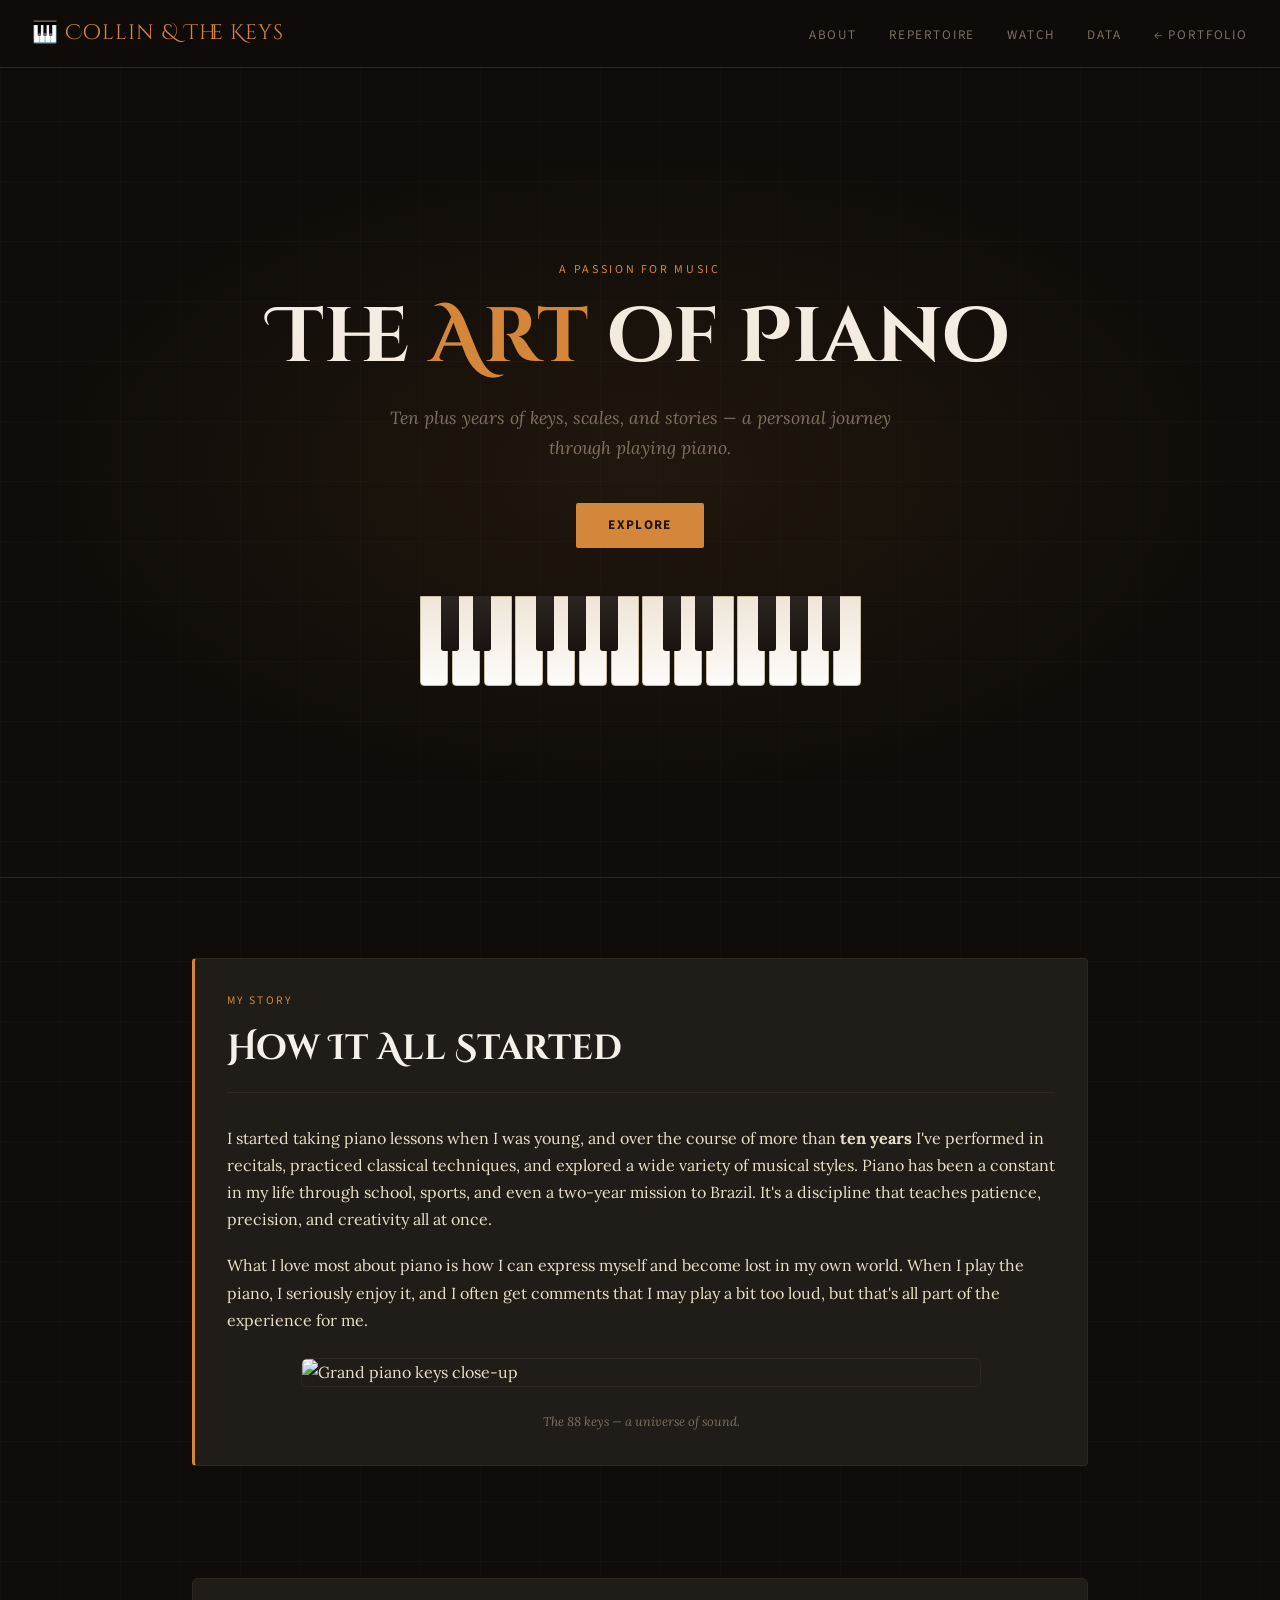
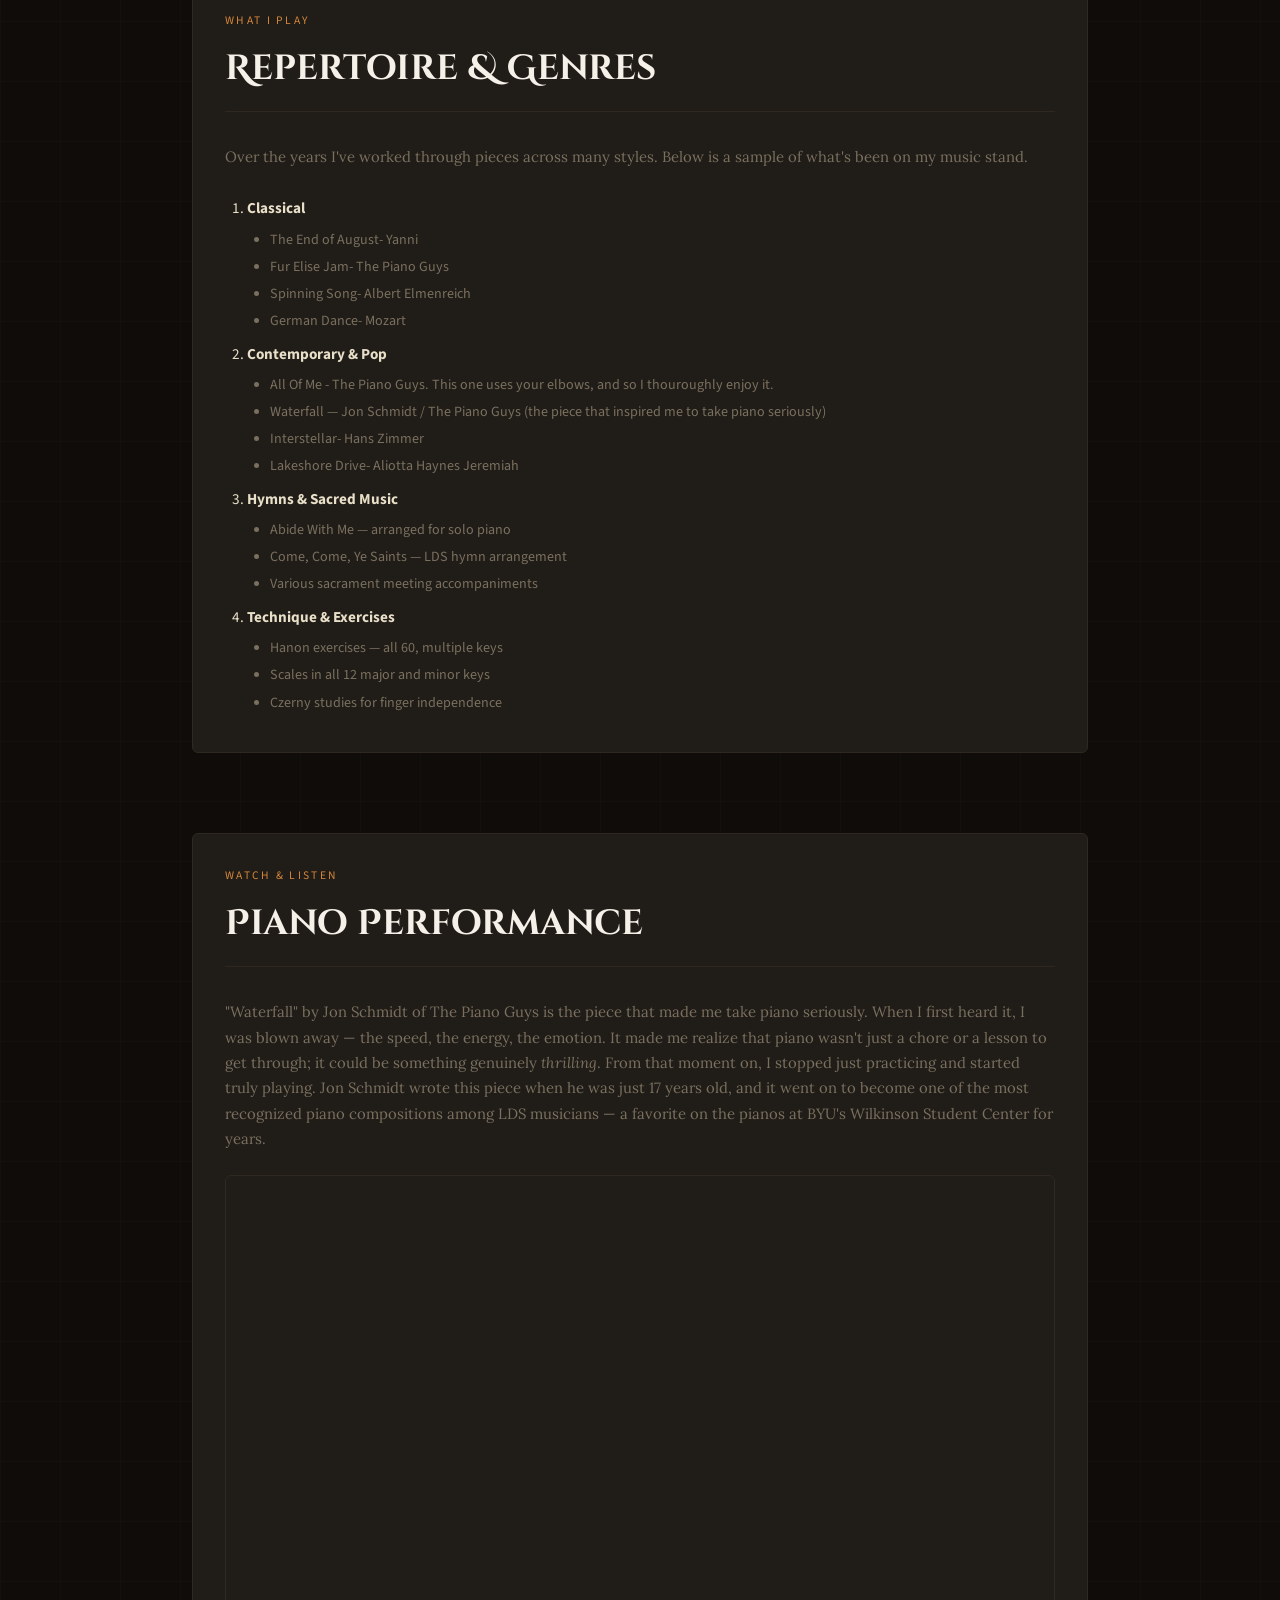
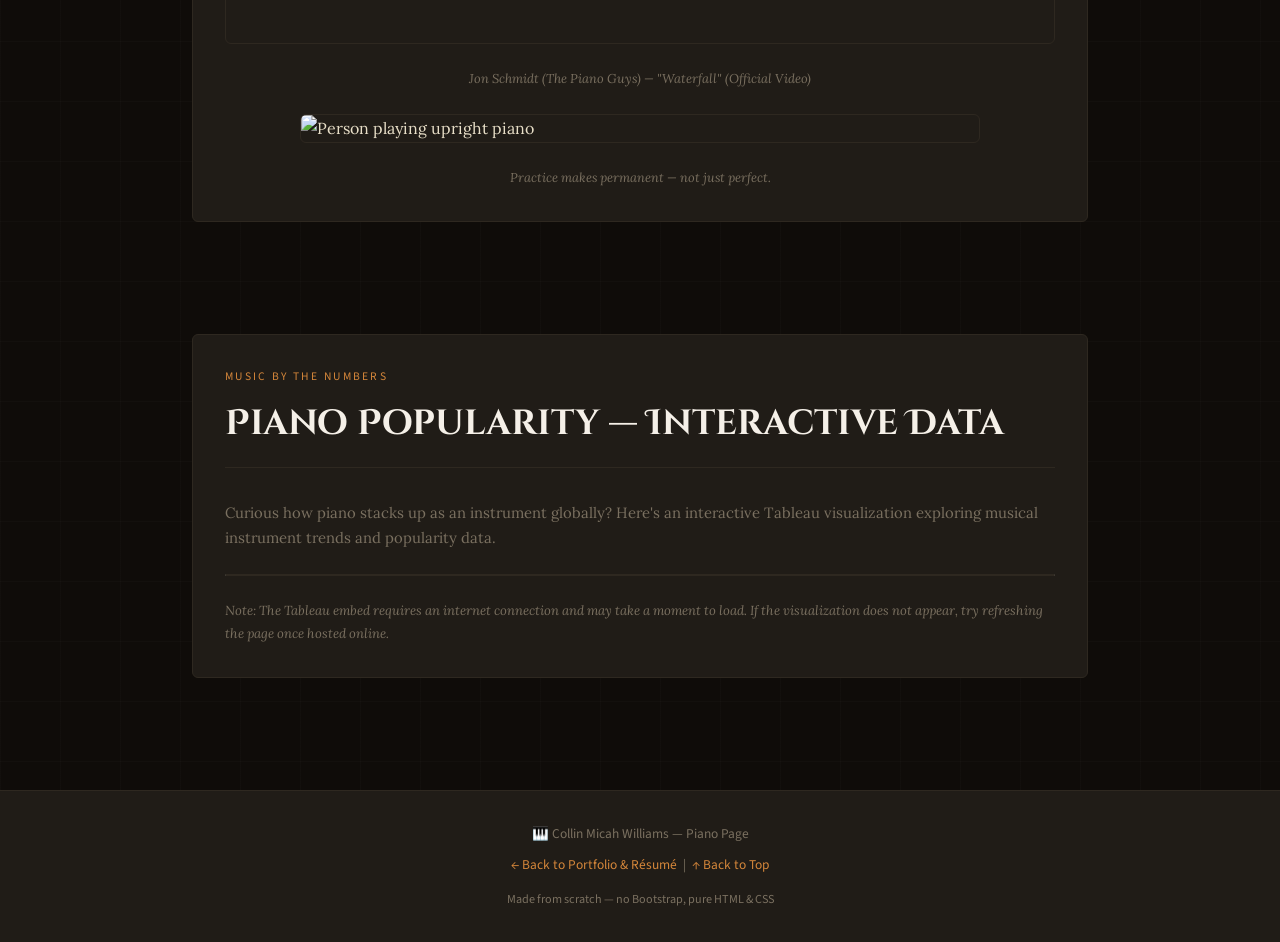
==== piano.html @ 2605f386 "Add files via upload" ====
<!DOCTYPE html>
<html lang="en">
<head>
  <meta charset="UTF-8" />
  <meta name="viewport" content="width=device-width, initial-scale=1.0"/>
  <title>Collin Williams — Piano</title>

  <!-- Google Fonts (decorative + body) -->
  <link href="https://fonts.googleapis.com/css2?family=Cinzel+Decorative:wght@700&family=Lora:ital,wght@0,400;0,600;1,400&family=Source+Sans+Pro:wght@300;400;700&display=swap" rel="stylesheet"/>

  <!-- From-scratch custom stylesheet -->
  <link rel="stylesheet" href="piano.css"/>
</head>
<body>

<!-- ══════════════ NAVIGATION ══════════════ -->
<nav id="nav">
  <a class="nav-brand" href="#">🎹 Collin &amp; The Keys</a>
  <ul>
    <li><a href="#about-section">About</a></li>
    <li><a href="#repertoire-section">Repertoire</a></li>
    <li><a href="#video-section">Watch</a></li>
    <li><a href="#tableau-section">Data</a></li>
    <li><a href="index.html">← Portfolio</a></li>
  </ul>
</nav>

<!-- ══════════════ HERO ══════════════ -->
<section id="hero-div">
  <div>
    <p class="hero-eyebrow">A Passion for Music</p>
    <h1 class="hero-title">The <span>Art</span> of Piano</h1>
    <p class="hero-subtitle">
      Ten plus years of keys, scales, and stories — a personal journey through playing piano.
    </p>
    <a href="#about-section" class="btn-amber">Explore</a>

    <!-- Piano keys decoration -->
    <div class="piano-keys" aria-hidden="true">
      <div class="key-white"></div>
      <div class="key-black"></div>
      <div class="key-white"></div>
      <div class="key-black"></div>
      <div class="key-white"></div>
      <div class="key-white"></div>
      <div class="key-black"></div>
      <div class="key-white"></div>
      <div class="key-black"></div>
      <div class="key-white"></div>
      <div class="key-black"></div>
      <div class="key-white"></div>
      <div class="key-white"></div>
      <div class="key-black"></div>
      <div class="key-white"></div>
      <div class="key-black"></div>
      <div class="key-white"></div>
      <div class="key-white"></div>
      <div class="key-black"></div>
      <div class="key-white"></div>
      <div class="key-black"></div>
      <div class="key-white"></div>
      <div class="key-black"></div>
      <div class="key-white"></div>
    </div>
  </div>
</section>

<!-- ══════════════ ABOUT ══════════════ -->
<!-- On-page anchor target -->
<a id="about-section" class="anchor-target"></a>

<div class="content-section">
  <div id="about-div">
    <p class="section-tag">My Story</p>
    <h2 class="section-heading">How It All Started</h2>

    <p style="margin-bottom:1.2rem;">
      I started taking piano lessons when I was young, and over the course of more than <strong>ten years</strong> I've performed
      in recitals, practiced classical techniques, and explored a wide variety of musical styles.
      Piano has been a constant in my life through school, sports, and even a two-year mission to Brazil.
      It's a discipline that teaches patience, precision, and creativity all at once.
    </p>
    <p style="margin-bottom:1.2rem;">
      What I love most about piano is how I can express myself and become lost in my own world. When I play the piano, I seriously enjoy it,
      and I often get comments that I may play a bit too loud, but that's all part of the experience for me.
    </p>

    <!-- Image of a piano (royalty-free from Unsplash) -->
    <img
      class="piano-img"
      src="https://images.unsplash.com/photo-1520523839897-bd0b52f945a0?w=900&auto=format&fit=crop&q=80"
      alt="Grand piano keys close-up"
    />
    <p class="img-caption">The 88 keys — a universe of sound.</p>
  </div>
</div>

<!-- ══════════════ REPERTOIRE (Nested Lists) ══════════════ -->
<a id="repertoire-section" class="anchor-target"></a>

<div class="content-section" style="padding-top:0;">
  <div id="list-div">
    <p class="section-tag">What I Play</p>
    <h2 class="section-heading">Repertoire &amp; Genres</h2>

    <p style="color:var(--gray-text);margin-bottom:1.5rem;font-size:.93rem;">
      Over the years I've worked through pieces across many styles. Below is a sample of what's been
      on my music stand.
    </p>

    <!-- Ordered list with embedded unordered lists -->
    <ol class="repertoire">

      <li>
        <strong>Classical</strong>
        <ul class="sub-notes">
          <li>The End of August- Yanni</li>
          <li>Fur Elise Jam- The Piano Guys</li>
          <li>Spinning Song- Albert Elmenreich</li>
          <li>German Dance- Mozart</li>
        </ul>
      </li>

      <li>
        <strong>Contemporary &amp; Pop</strong>
        <ul class="sub-notes">
          <li>All Of Me - The Piano Guys. This one uses your elbows, and so I thouroughly enjoy it. </li>
          <li>Waterfall — Jon Schmidt / The Piano Guys (the piece that inspired me to take piano seriously)</li>
          <li>Interstellar- Hans Zimmer</li>
          <li>Lakeshore Drive- Aliotta Haynes Jeremiah</li>
        </ul>
      </li>

      <li>
        <strong>Hymns &amp; Sacred Music</strong>
        <ul class="sub-notes">
          <li>Abide With Me — arranged for solo piano</li>
          <li>Come, Come, Ye Saints — LDS hymn arrangement</li>
          <li>Various sacrament meeting accompaniments</li>
        </ul>
      </li>

      <li>
        <strong>Technique &amp; Exercises</strong>
        <ul class="sub-notes">
          <li>Hanon exercises — all 60, multiple keys</li>
          <li>Scales in all 12 major and minor keys</li>
          <li>Czerny studies for finger independence</li>
        </ul>
      </li>

    </ol>
  </div>
</div>

<!-- ══════════════ VIDEO ══════════════ -->
<a id="video-section" class="anchor-target"></a>

<div class="content-section" style="padding-top:0;">
  <div id="media-div">
    <p class="section-tag">Watch &amp; Listen</p>
    <h2 class="section-heading">Piano Performance</h2>

    <p style="color:var(--gray-text);margin-bottom:1.5rem;font-size:.93rem;">
      "Waterfall" by Jon Schmidt of The Piano Guys is the piece that made me take piano seriously.
      When I first heard it, I was blown away — the speed, the energy, the emotion. It made me realize
      that piano wasn't just a chore or a lesson to get through; it could be something genuinely
      <em>thrilling</em>. From that moment on, I stopped just practicing and started truly playing.
      Jon Schmidt wrote this piece when he was just 17 years old, and it went on to become one of the
      most recognized piano compositions among LDS musicians — a favorite on the pianos at BYU's
      Wilkinson Student Center for years.
    </p>

    <!-- Embedded YouTube video -->
    <div class="video-wrapper">
      <iframe
        src="https://www.youtube.com/watch?v=8P9hAN-teOU"
        title="Waterfall — Jon Schmidt (The Piano Guys)"
        allow="accelerometer; autoplay; clipboard-write; encrypted-media; gyroscope; picture-in-picture"
        allowfullscreen>
      </iframe>
    </div>
    <p class="img-caption">Jon Schmidt (The Piano Guys) — "Waterfall" (Official Video)</p>

    <!-- Second image -->
    <img
      class="piano-img"
      src="https://images.unsplash.com/photo-1552422535-c45813c61732?w=900&auto=format&fit=crop&q=80"
      alt="Person playing upright piano"
    />
    <p class="img-caption">Practice makes permanent — not just perfect.</p>
  </div>
</div>

<!-- ══════════════ TABLEAU ══════════════ -->
<a id="tableau-section" class="anchor-target"></a>

<div class="content-section" style="padding-top:0;">
  <div id="media-div">
    <p class="section-tag">Music by the Numbers</p>
    <h2 class="section-heading">Piano Popularity — Interactive Data</h2>

    <p style="color:var(--gray-text);margin-bottom:1.5rem;font-size:.93rem;">
      Curious how piano stacks up as an instrument globally? Here's an interactive Tableau visualization
      exploring musical instrument trends and popularity data.
    </p>

    <!-- Live Tableau Embed -->
    <div class="tableau-wrapper">
      <div class='tableauPlaceholder' id='viz1776141094800' style='position: relative'><noscript><a href='#'><img alt='NYP Piano Concertos ' src='https:&#47;&#47;public.tableau.com&#47;static&#47;images&#47;Ne&#47;NewYorkPhilharmonicPianoConcertossince1846&#47;NYPPianoConcertos&#47;1_rss.png' style='border: none' /></a></noscript><object class='tableauViz'  
      style='display:none;'><param name='host_url' value='https%3A%2F%2Fpublic.tableau.com%2F' /> <param name='embed_code_version' value='3' /> <param name='site_root' value='' /><param name='name' 
      value='NewYorkPhilharmonicPianoConcertossince1846&#47;NYPPianoConcertos' /><param name='tabs' value='no' /><param name='toolbar' value='yes' /><param name='static_image' 
      value='https:&#47;&#47;public.tableau.com&#47;static&#47;images&#47;Ne&#47;NewYorkPhilharmonicPianoConcertossince1846&#47;NYPPianoConcertos&#47;1.png' /> <param name='animate_transition' value='yes' /><param name='display_static_image' value='yes' /><param name='display_spinner' value='yes' /><param 
      name='display_overlay' value='yes' /><param name='display_count' value='yes' /><param name='language' value='en-US' /></object></div>                <script type='text/javascript'>
      var divElement = document.getElementById('viz1776141094800');                    var vizElement = divElement.getElementsByTagName('object')[0];                    
      vizElement.style.width='1400px';vizElement.style.height='1427px';                    var scriptElement = document.createElement('script');                    
      scriptElement.src = 'https://public.tableau.com/javascripts/api/viz_v1.js';                    
      vizElement.parentNode.insertBefore(scriptElement, vizElement); </script>
    </div>

    <p style="color:var(--gray-text);font-size:.82rem;margin-top:.6rem;font-style:italic;">
      Note: The Tableau embed requires an internet connection and may take a moment to load.
      If the visualization does not appear, try refreshing the page once hosted online.
    </p>

    <script type='text/javascript'>
      var divElement = document.getElementById('viz1');
      var vizElement = divElement.getElementsByTagName('object')[0];
      vizElement.style.width = '100%';
      vizElement.style.height = '500px';
      var scriptElement = document.createElement('script');
      scriptElement.src = 'https://public.tableau.com/javascripts/api/viz_v1.js';
      vizElement.parentNode.insertBefore(scriptElement, vizElement);
    </script>
  </div>
</div>

<!-- ══════════════ FOOTER ══════════════ -->
<div id="footer-div">
  <p style="margin-bottom:.5rem;">
    🎹 Collin Micah Williams &mdash; Piano Page
  </p>
  <p>
    <a href="index.html">← Back to Portfolio &amp; Résumé</a>
    &nbsp;|&nbsp;
    <a href="#about-section">↑ Back to Top</a>
  </p>
  <p style="margin-top:.8rem;font-size:.76rem;">
    Made from scratch &mdash; no Bootstrap, pure HTML &amp; CSS
  </p>
</div>

</body>
</html>
---- piano.css ----
/* =============================================
   piano.css  —  Collin Williams | Piano Page
   From-scratch stylesheet (no Bootstrap)
   ============================================= */

/* 1. CSS Variables & Reset */
* {
  margin: 0;
  padding: 0;
  box-sizing: border-box;
}

:root {
  --ivory: #f5f0e8;
  --ebony: #1a1410;
  --deep: #0f0c09;
  --amber: #d4863a;
  --amber-soft: rgba(212, 134, 58, 0.15);
  --cream: #e8dfc8;
  --gray-text: #7a7060;
  --border: #2e2820;
  --card-bg: #201c17;
}

/* 2. Body & Background */
body {
  background-color: var(--deep);
  background-image:
    repeating-linear-gradient(
      90deg,
      rgba(255,255,255,0.015) 0px,
      rgba(255,255,255,0.015) 1px,
      transparent 1px,
      transparent 60px
    ),
    repeating-linear-gradient(
      0deg,
      rgba(255,255,255,0.015) 0px,
      rgba(255,255,255,0.015) 1px,
      transparent 1px,
      transparent 60px
    );
  color: var(--cream);
  font-family: 'Lora', Georgia, 'Times New Roman', serif;
  line-height: 1.7;
}

/* 3. Navigation */
#nav {
  position: sticky;
  top: 0;
  z-index: 100;
  background: rgba(15,12,9,0.92);
  backdrop-filter: blur(10px);
  border-bottom: 1px solid var(--border);
  padding: 1rem 2rem;
  display: flex;
  align-items: center;
  justify-content: space-between;
}

#nav .nav-brand {
  font-family: 'Cinzel Decorative', 'Palatino Linotype', serif;
  font-size: 1.3rem;
  color: var(--amber);
  text-decoration: none;
  letter-spacing: .05em;
}

#nav ul {
  list-style: none;
  display: flex;
  gap: 2rem;
}

#nav ul li a {
  font-family: 'Source Sans Pro', 'Trebuchet MS', sans-serif;
  font-size: .82rem;
  letter-spacing: .14em;
  text-transform: uppercase;
  color: var(--gray-text);
  text-decoration: none;
  transition: color 0.2s;
}

#nav ul li a:hover {
  color: var(--amber);
}

/* 4. Hero Section */
#hero-div {
  min-height: 90vh;
  display: flex;
  align-items: center;
  justify-content: center;
  text-align: center;
  padding: 4rem 2rem;
  position: relative;
  overflow: hidden;
  border-bottom: 1px solid var(--border);
}

#hero-div::before {
  content: '';
  position: absolute;
  inset: 0;
  background: radial-gradient(ellipse 70% 60% at 50% 50%, rgba(212,134,58,0.09) 0%, transparent 70%);
  pointer-events: none;
}

.hero-eyebrow {
  font-family: 'Source Sans Pro', sans-serif;
  font-size: .75rem;
  letter-spacing: .22em;
  text-transform: uppercase;
  color: var(--amber);
  margin-bottom: 1rem;
}

.hero-title {
  font-family: 'Cinzel Decorative', 'Palatino Linotype', serif;
  font-size: clamp(2.4rem, 6vw, 5.5rem);
  color: var(--ivory);
  line-height: 1.1;
  margin-bottom: 1.4rem;
}

.hero-title span {
  color: var(--amber);
}

.hero-subtitle {
  font-family: 'Lora', Georgia, serif;
  font-size: 1.1rem;
  color: var(--gray-text);
  max-width: 540px;
  margin: 0 auto 2.5rem;
  font-style: italic;
}

.btn-amber {
  display: inline-block;
  background: var(--amber);
  color: var(--deep);
  text-decoration: none;
  font-family: 'Source Sans Pro', sans-serif;
  font-size: .83rem;
  font-weight: 700;
  letter-spacing: .1em;
  text-transform: uppercase;
  padding: .72rem 2rem;
  border-radius: 2px;
  transition: opacity 0.2s;
}

.btn-amber:hover { opacity: .82; }

/* 5. Piano Keys Decoration */
.piano-keys {
  display: flex;
  justify-content: center;
  gap: 3px;
  margin-top: 3rem;
}

.key-white {
  width: 28px;
  height: 90px;
  background: linear-gradient(to bottom, #f0ebe0, #fff);
  border-radius: 0 0 4px 4px;
  border: 1px solid #c8bfaa;
}

.key-black {
  width: 18px;
  height: 55px;
  background: linear-gradient(to bottom, #2a2520, #1a1410);
  border-radius: 0 0 3px 3px;
  margin-left: -10px;
  margin-right: -10px;
  position: relative;
  z-index: 2;
}

/* 6. Content Sections */
.content-section {
  padding: 80px 2rem;
  max-width: 960px;
  margin: 0 auto;
}

.section-tag {
  font-family: 'Source Sans Pro', sans-serif;
  font-size: .72rem;
  letter-spacing: .2em;
  text-transform: uppercase;
  color: var(--amber);
  margin-bottom: .5rem;
}

.section-heading {
  font-family: 'Cinzel Decorative', 'Palatino Linotype', serif;
  font-size: clamp(1.5rem, 3vw, 2.2rem);
  color: var(--ivory);
  margin-bottom: 2rem;
  padding-bottom: .8rem;
  border-bottom: 1px solid var(--border);
}

/* 7. Info Cards / Divs */
#about-div {
  background: var(--card-bg);
  border: 1px solid var(--border);
  border-left: 3px solid var(--amber);
  border-radius: 4px;
  padding: 2rem;
  margin-bottom: 2rem;
}

#media-div {
  background: var(--card-bg);
  border: 1px solid var(--border);
  border-radius: 6px;
  padding: 2rem;
  margin-bottom: 2rem;
}

#list-div {
  background: var(--card-bg);
  border: 1px solid var(--border);
  border-radius: 6px;
  padding: 2rem;
}

/* 8. Ordered & Unordered Lists */
ol.repertoire {
  font-family: 'Source Sans Pro', sans-serif;
  font-size: .95rem;
  color: var(--cream);
  padding-left: 1.4rem;
  line-height: 2;
}

ol.repertoire li {
  margin-bottom: .3rem;
}

ul.sub-notes {
  list-style: disc;
  padding-left: 1.4rem;
  margin-top: .3rem;
  color: var(--gray-text);
  font-size: .88rem;
  line-height: 1.7;
}

ul.sub-notes li {
  margin-bottom: .2rem;
}

/* 9. Image Styling */
.piano-img {
  width: 100%;
  max-width: 680px;
  border-radius: 6px;
  border: 1px solid var(--border);
  display: block;
  margin: 1.5rem auto;
}

.img-caption {
  text-align: center;
  font-size: .8rem;
  color: var(--gray-text);
  font-style: italic;
  margin-top: .5rem;
}

/* 10. Video Embed */
.video-wrapper {
  position: relative;
  padding-bottom: 56.25%;
  height: 0;
  overflow: hidden;
  border-radius: 6px;
  border: 1px solid var(--border);
  margin: 1.5rem 0;
}

.video-wrapper iframe {
  position: absolute;
  top: 0;
  left: 0;
  width: 100%;
  height: 100%;
  border: 0;
}

/* 11. Tableau Embed */
.tableau-wrapper {
  border-radius: 6px;
  border: 1px solid var(--border);
  overflow: hidden;
  margin: 1.5rem 0;
  background: #fff;
}

/* 12. Anchor highlight */
.anchor-target {
  scroll-margin-top: 80px;
}

/* 13. Footer */
#footer-div {
  background: var(--card-bg);
  border-top: 1px solid var(--border);
  padding: 2rem;
  text-align: center;
  font-family: 'Source Sans Pro', sans-serif;
  font-size: .84rem;
  color: var(--gray-text);
}

#footer-div a {
  color: var(--amber);
  text-decoration: none;
}

#footer-div a:hover { text-decoration: underline; }

/* 14. Responsive */
@media (max-width: 680px) {
  #nav ul { gap: 1rem; }
  .hero-title { font-size: 2.2rem; }
  .piano-keys { display: none; }
}
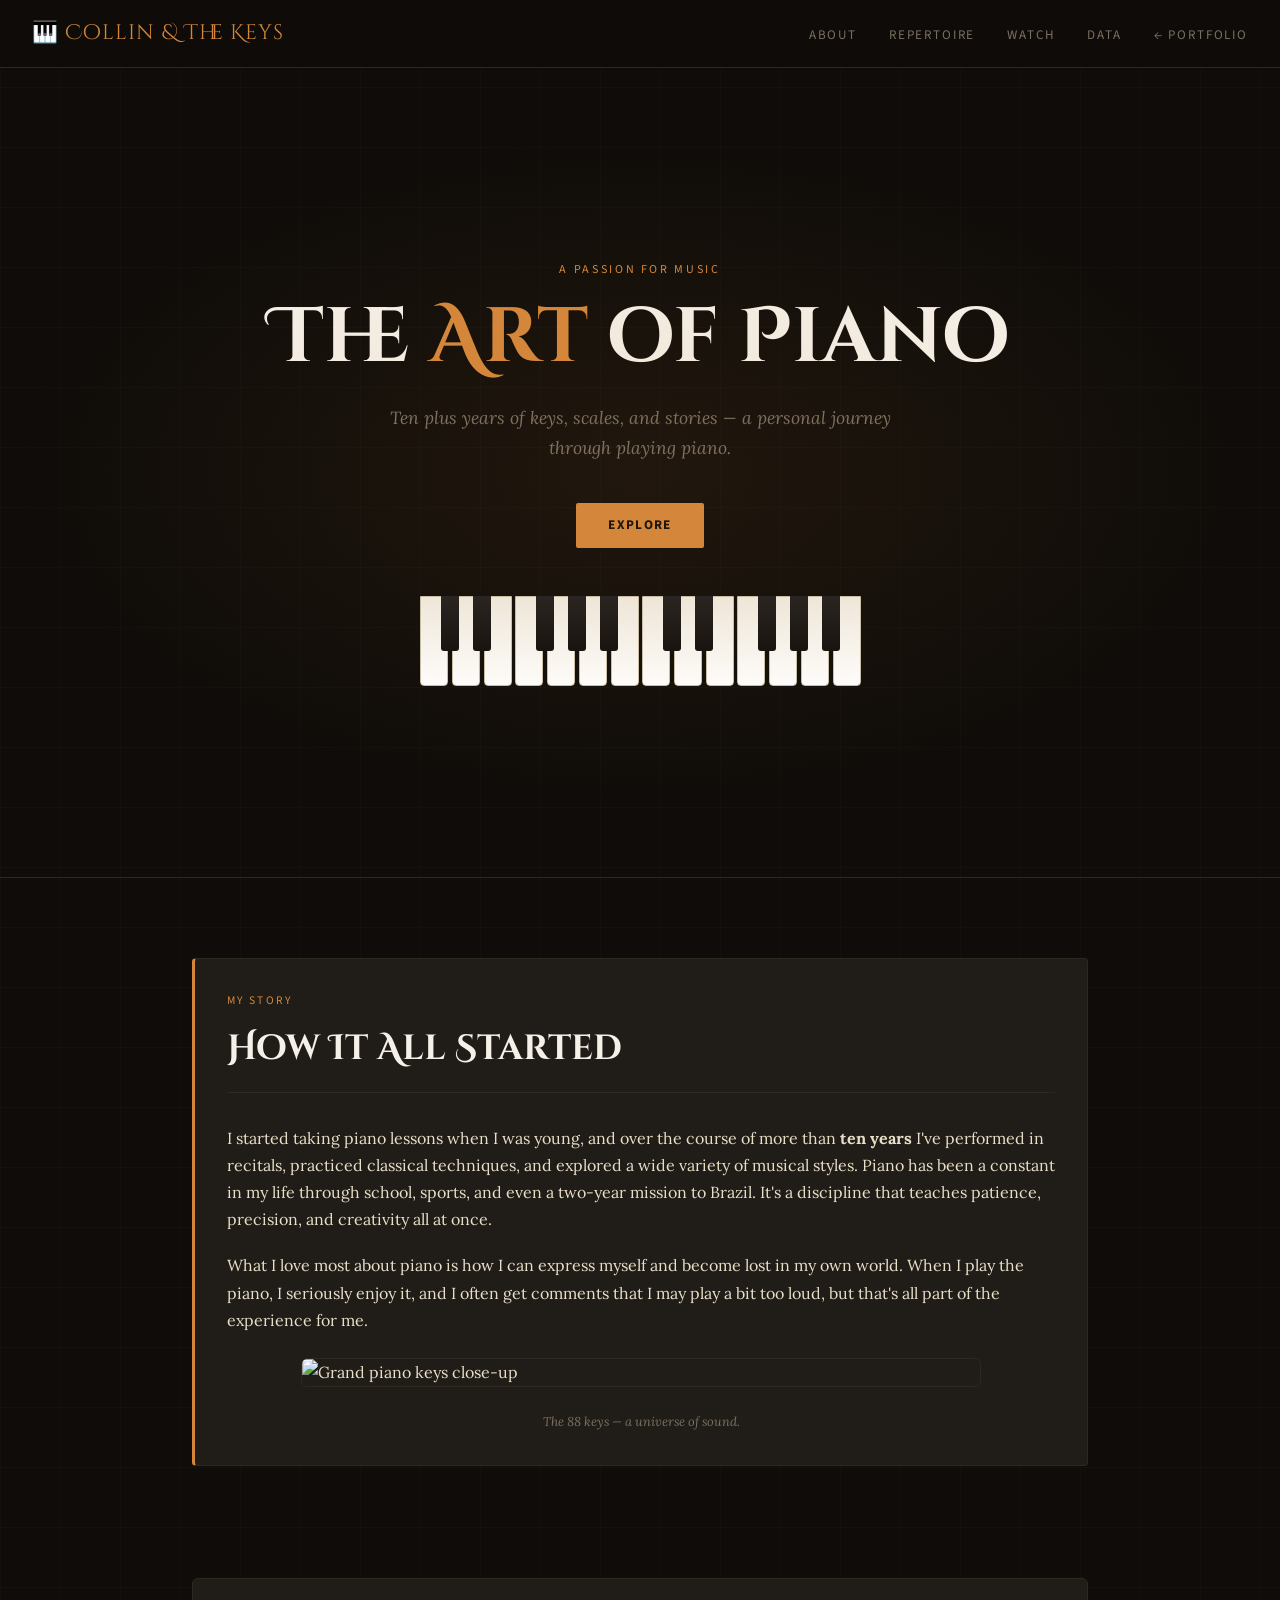
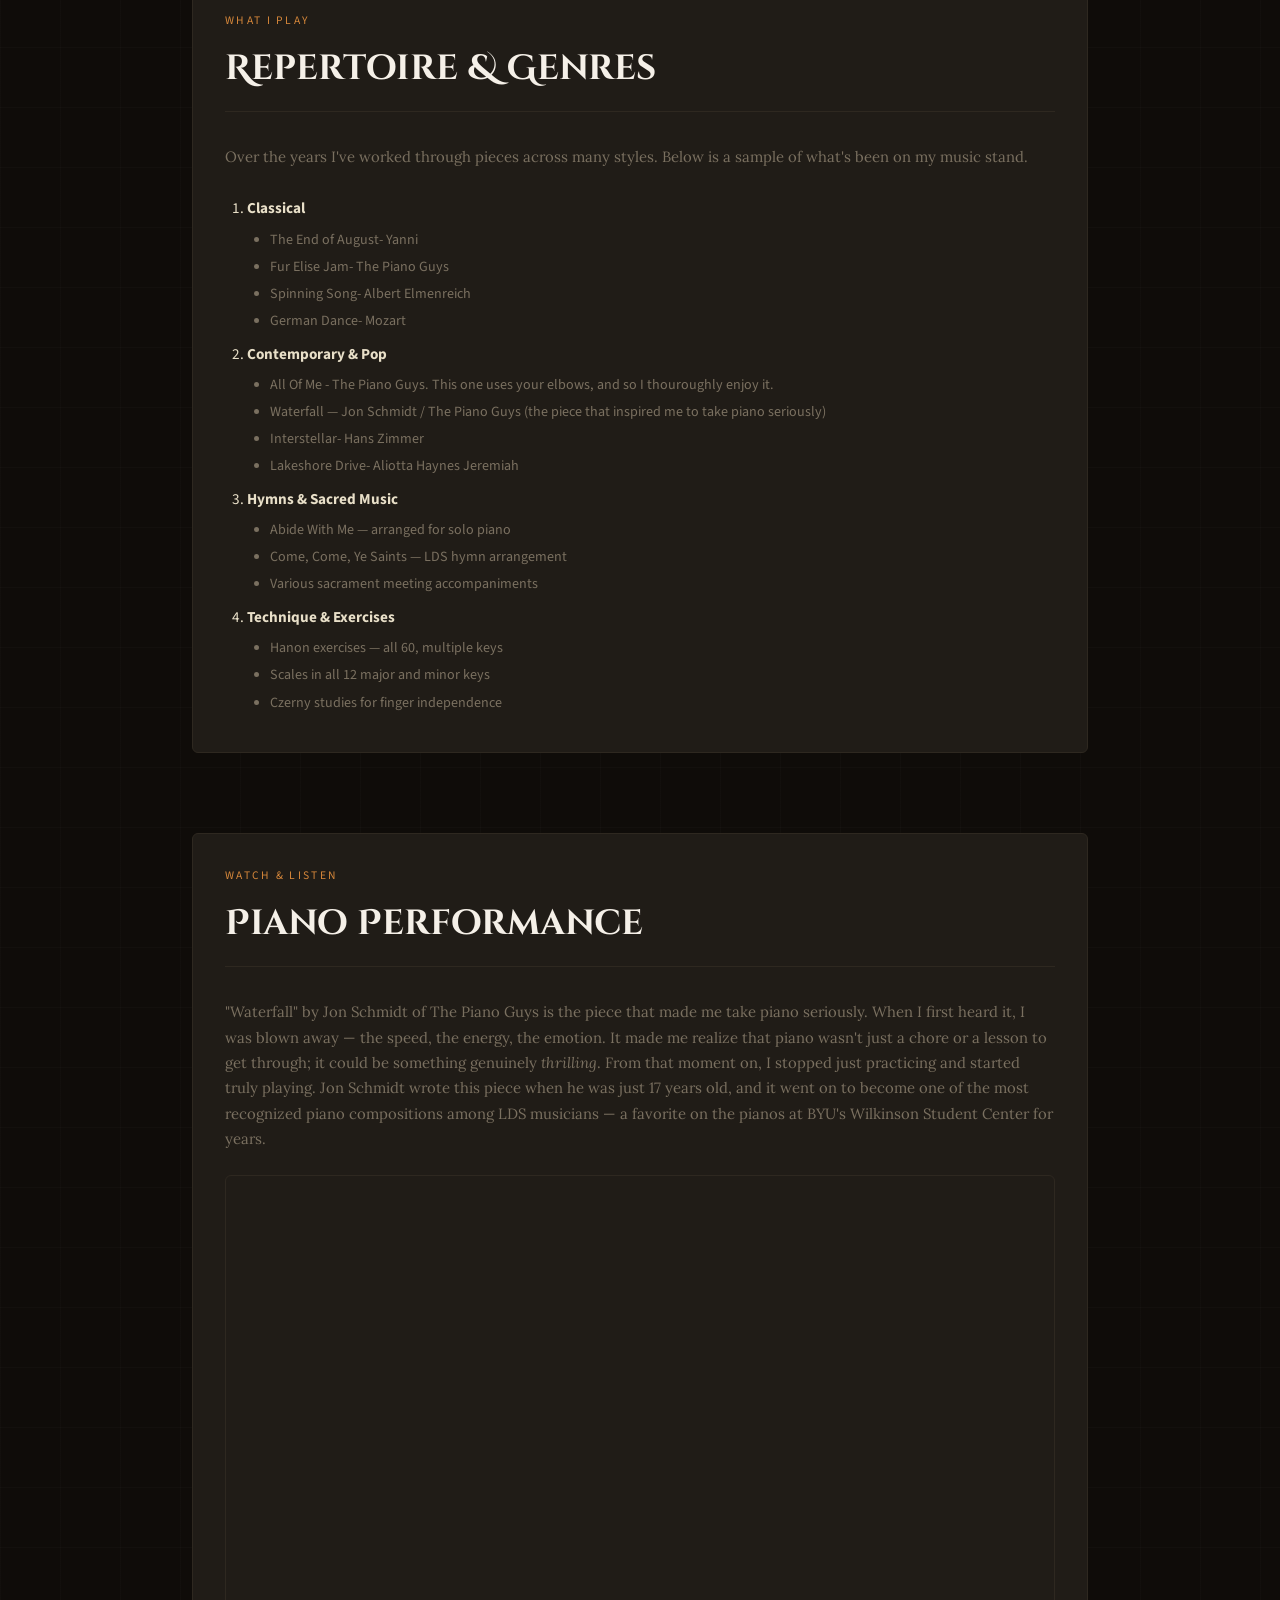
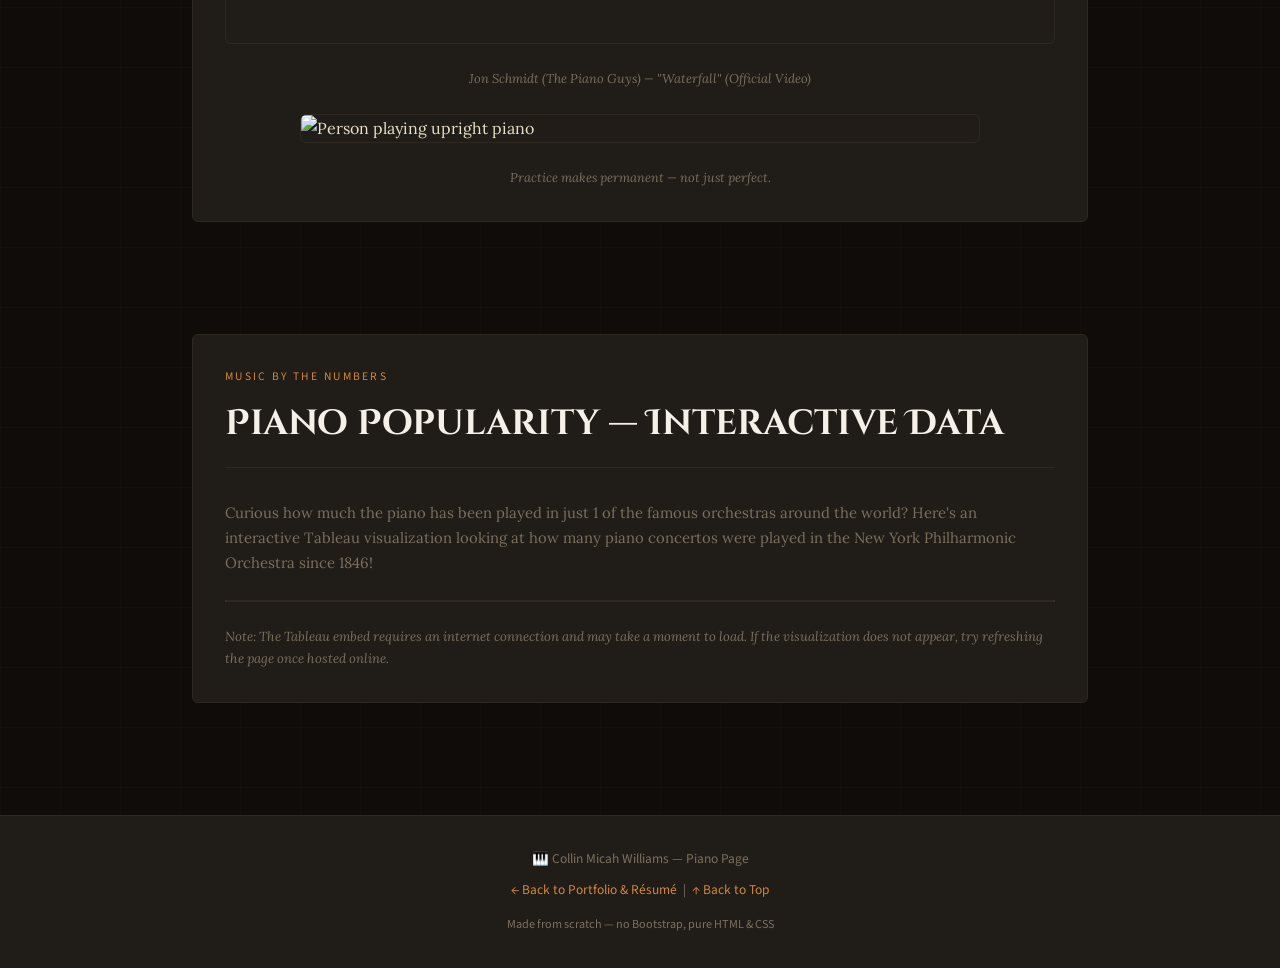
==== commit 54b968da: "Add files via upload" ====
--- a/piano.html
+++ b/piano.html
@@ -174,7 +174,7 @@
     <!-- Embedded YouTube video -->
     <div class="video-wrapper">
       <iframe
-        src="https://www.youtube.com/watch?v=8P9hAN-teOU"
+        src="https://www.youtube.com/embed/8P9hAN-teOU"
         title="Waterfall — Jon Schmidt (The Piano Guys)"
         allow="accelerometer; autoplay; clipboard-write; encrypted-media; gyroscope; picture-in-picture"
         allowfullscreen>
@@ -201,8 +201,8 @@
     <h2 class="section-heading">Piano Popularity — Interactive Data</h2>
 
     <p style="color:var(--gray-text);margin-bottom:1.5rem;font-size:.93rem;">
-      Curious how piano stacks up as an instrument globally? Here's an interactive Tableau visualization
-      exploring musical instrument trends and popularity data.
+      Curious how much the piano has been played in just 1 of the famous orchestras around the world? Here's an interactive Tableau visualization
+      looking at how many piano concertos were played in the New York Philharmonic Orchestra since 1846!
     </p>
 
     <!-- Live Tableau Embed -->
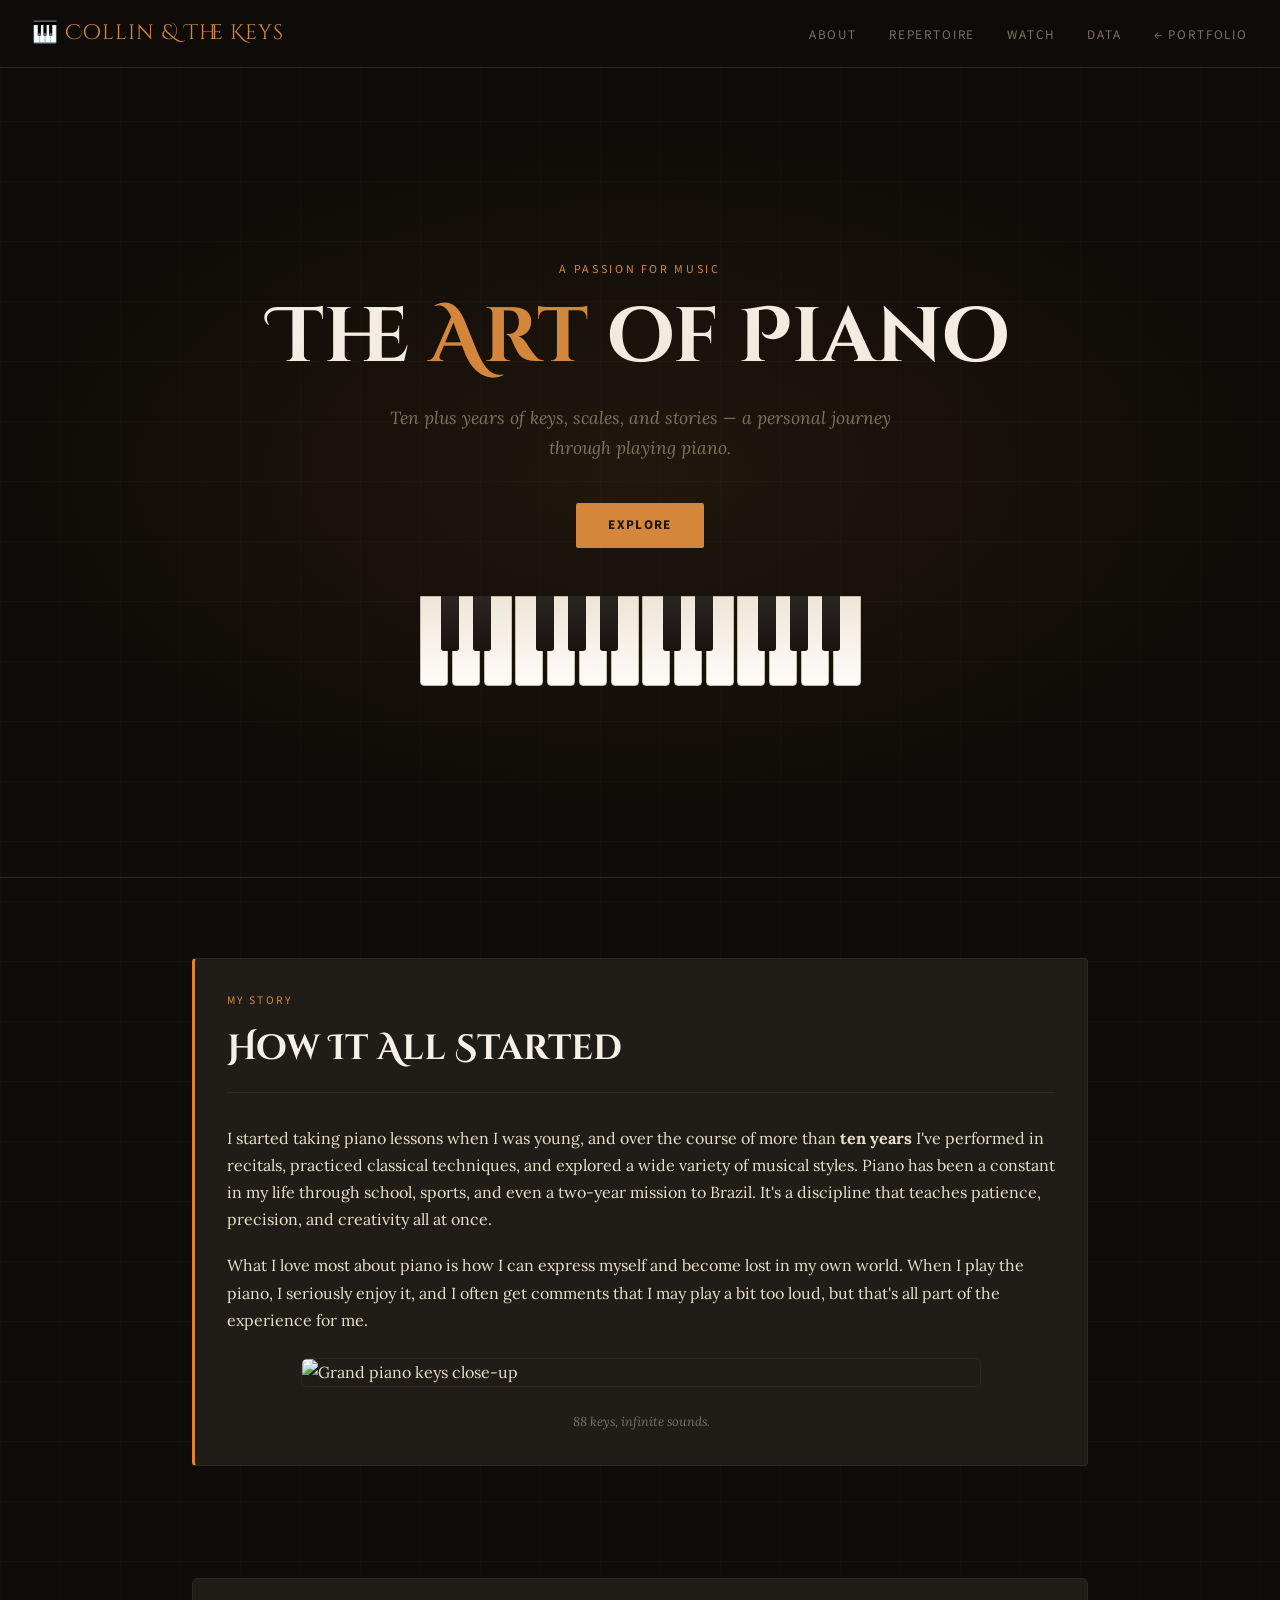
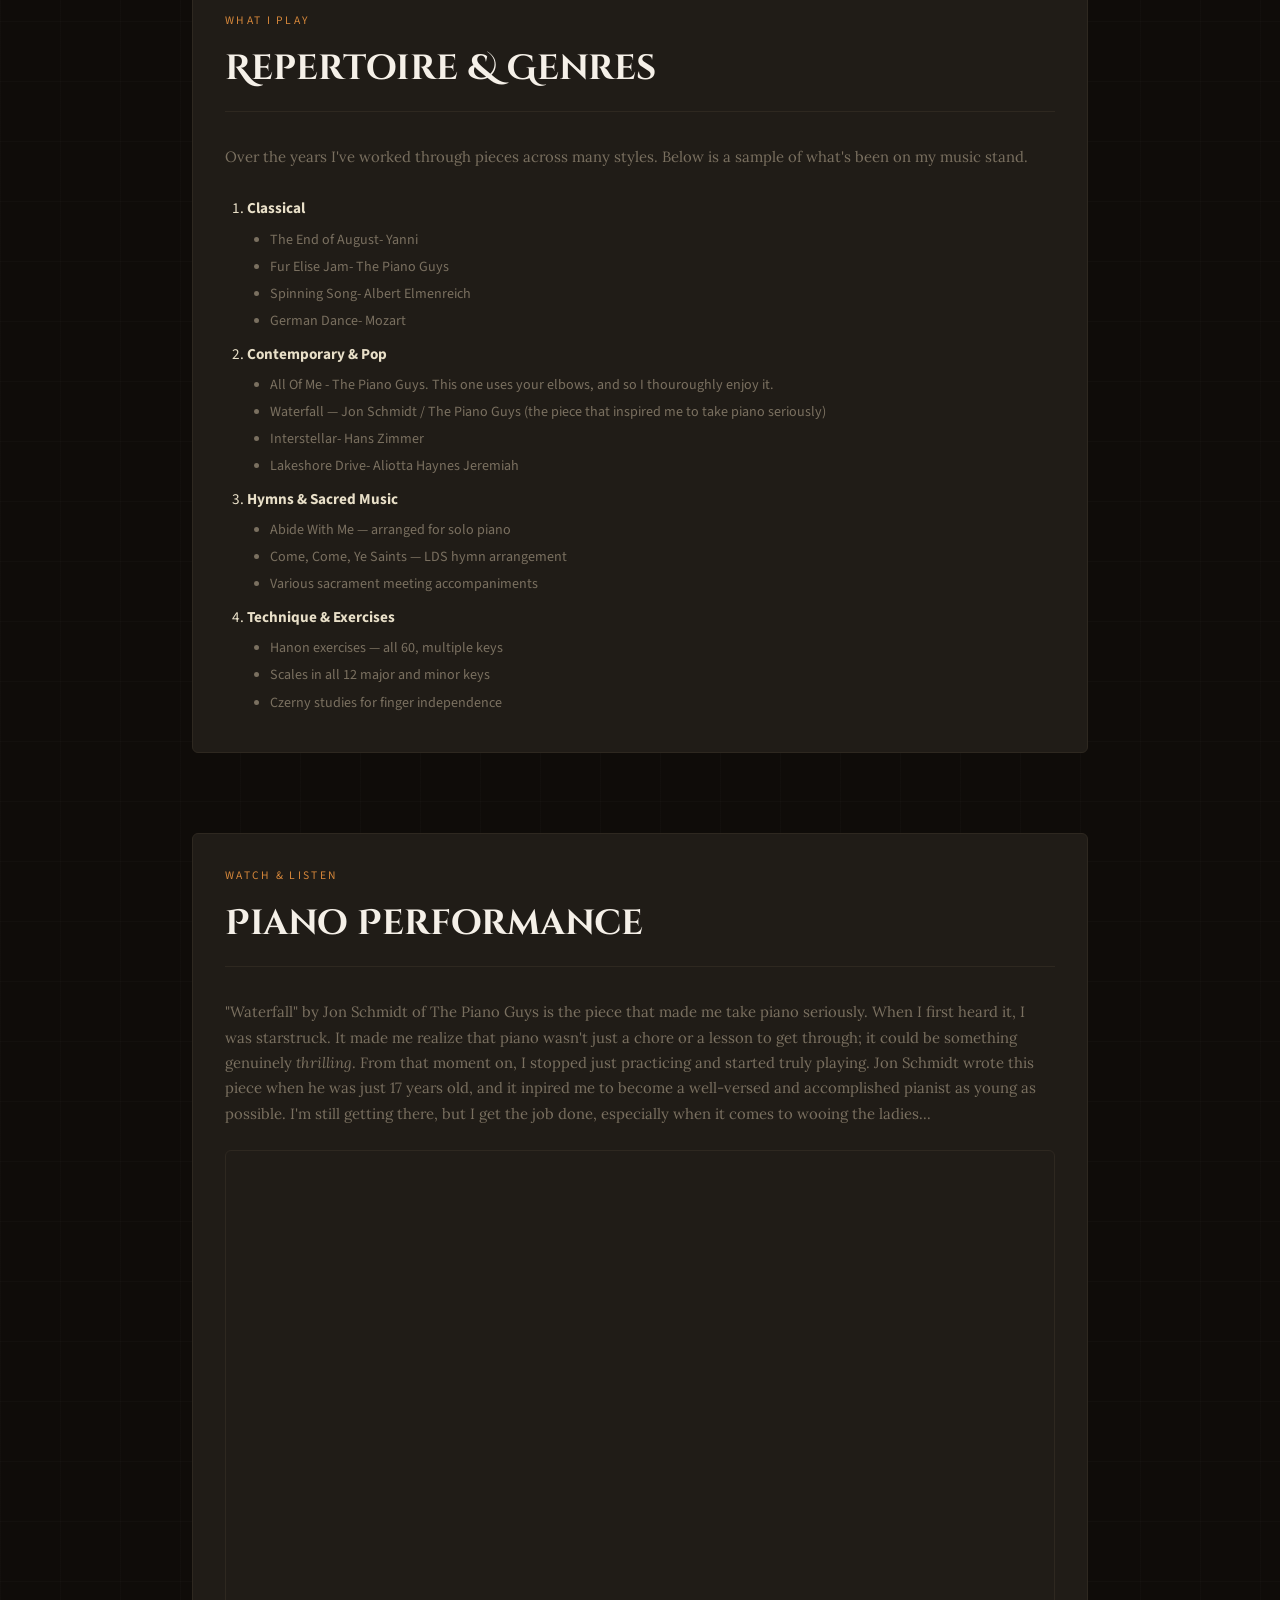
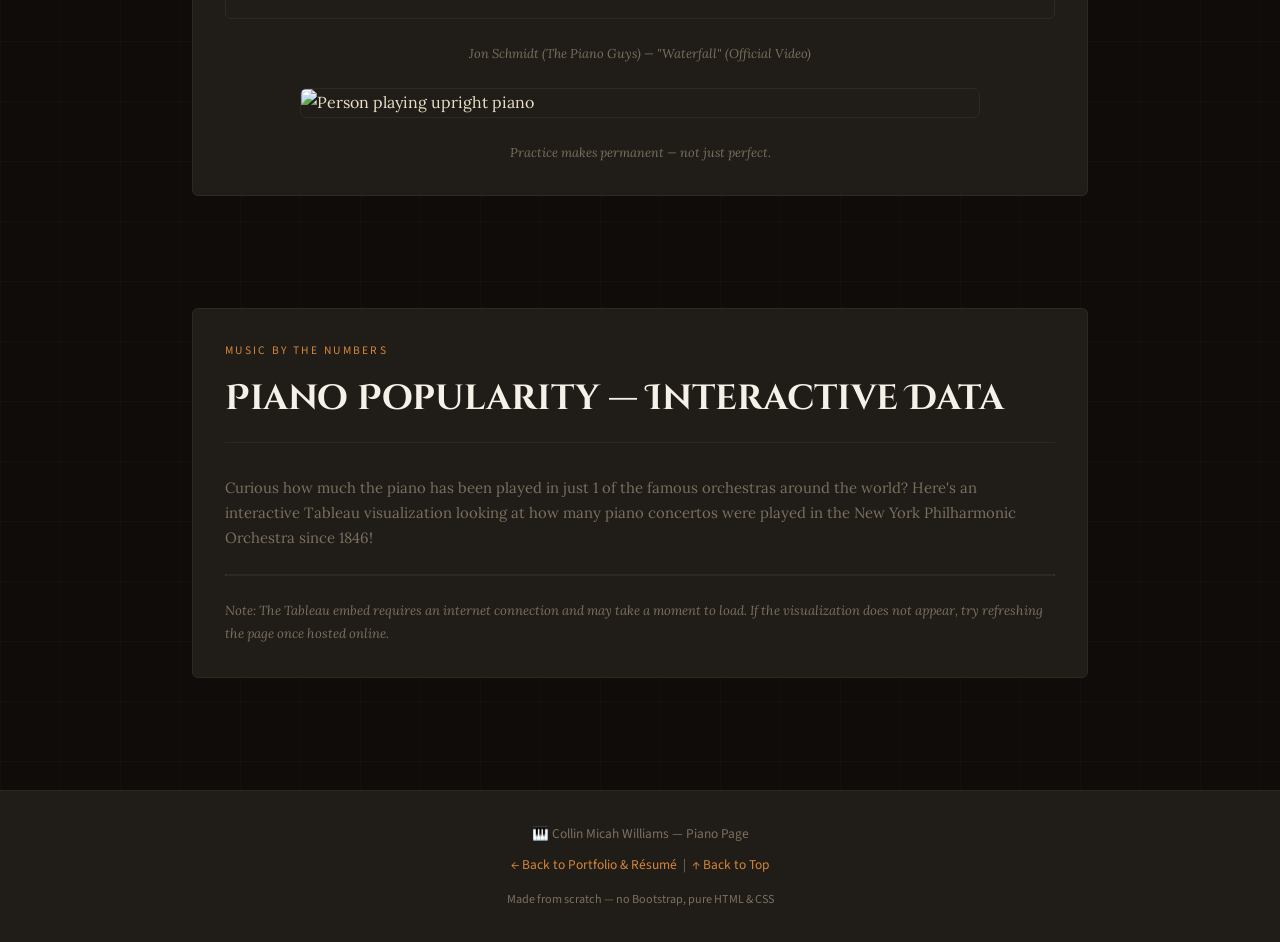
==== commit 988f3097: "Add files via upload" ====
--- a/piano.html
+++ b/piano.html
@@ -91,7 +91,7 @@
       src="https://images.unsplash.com/photo-1520523839897-bd0b52f945a0?w=900&auto=format&fit=crop&q=80"
       alt="Grand piano keys close-up"
     />
-    <p class="img-caption">The 88 keys — a universe of sound.</p>
+    <p class="img-caption">88 keys, infinite sounds.</p>
   </div>
 </div>
 
@@ -163,21 +163,17 @@
 
     <p style="color:var(--gray-text);margin-bottom:1.5rem;font-size:.93rem;">
       "Waterfall" by Jon Schmidt of The Piano Guys is the piece that made me take piano seriously.
-      When I first heard it, I was blown away — the speed, the energy, the emotion. It made me realize
+      When I first heard it, I was starstruck. It made me realize
       that piano wasn't just a chore or a lesson to get through; it could be something genuinely
       <em>thrilling</em>. From that moment on, I stopped just practicing and started truly playing.
-      Jon Schmidt wrote this piece when he was just 17 years old, and it went on to become one of the
-      most recognized piano compositions among LDS musicians — a favorite on the pianos at BYU's
-      Wilkinson Student Center for years.
+      Jon Schmidt wrote this piece when he was just 17 years old, and it inpired me to become a well-versed and accomplished pianist as young as possible.
+      I'm still getting there, but I get the job done, especially when it comes to wooing the ladies...
     </p>
 
     <!-- Embedded YouTube video -->
     <div class="video-wrapper">
-      <iframe
-        src="https://www.youtube.com/embed/8P9hAN-teOU"
-        title="Waterfall — Jon Schmidt (The Piano Guys)"
-        allow="accelerometer; autoplay; clipboard-write; encrypted-media; gyroscope; picture-in-picture"
-        allowfullscreen>
+      <iframe width="560" height="315" src="https://www.youtube.com/embed/8P9hAN-teOU?si=rLdVDHIw-96eN32U" title="YouTube video player" frameborder="0" allow="accelerometer; 
+      autoplay; clipboard-write; encrypted-media; gyroscope; picture-in-picture; web-share" referrerpolicy="strict-origin-when-cross-origin" allowfullscreen>
       </iframe>
     </div>
     <p class="img-caption">Jon Schmidt (The Piano Guys) — "Waterfall" (Official Video)</p>
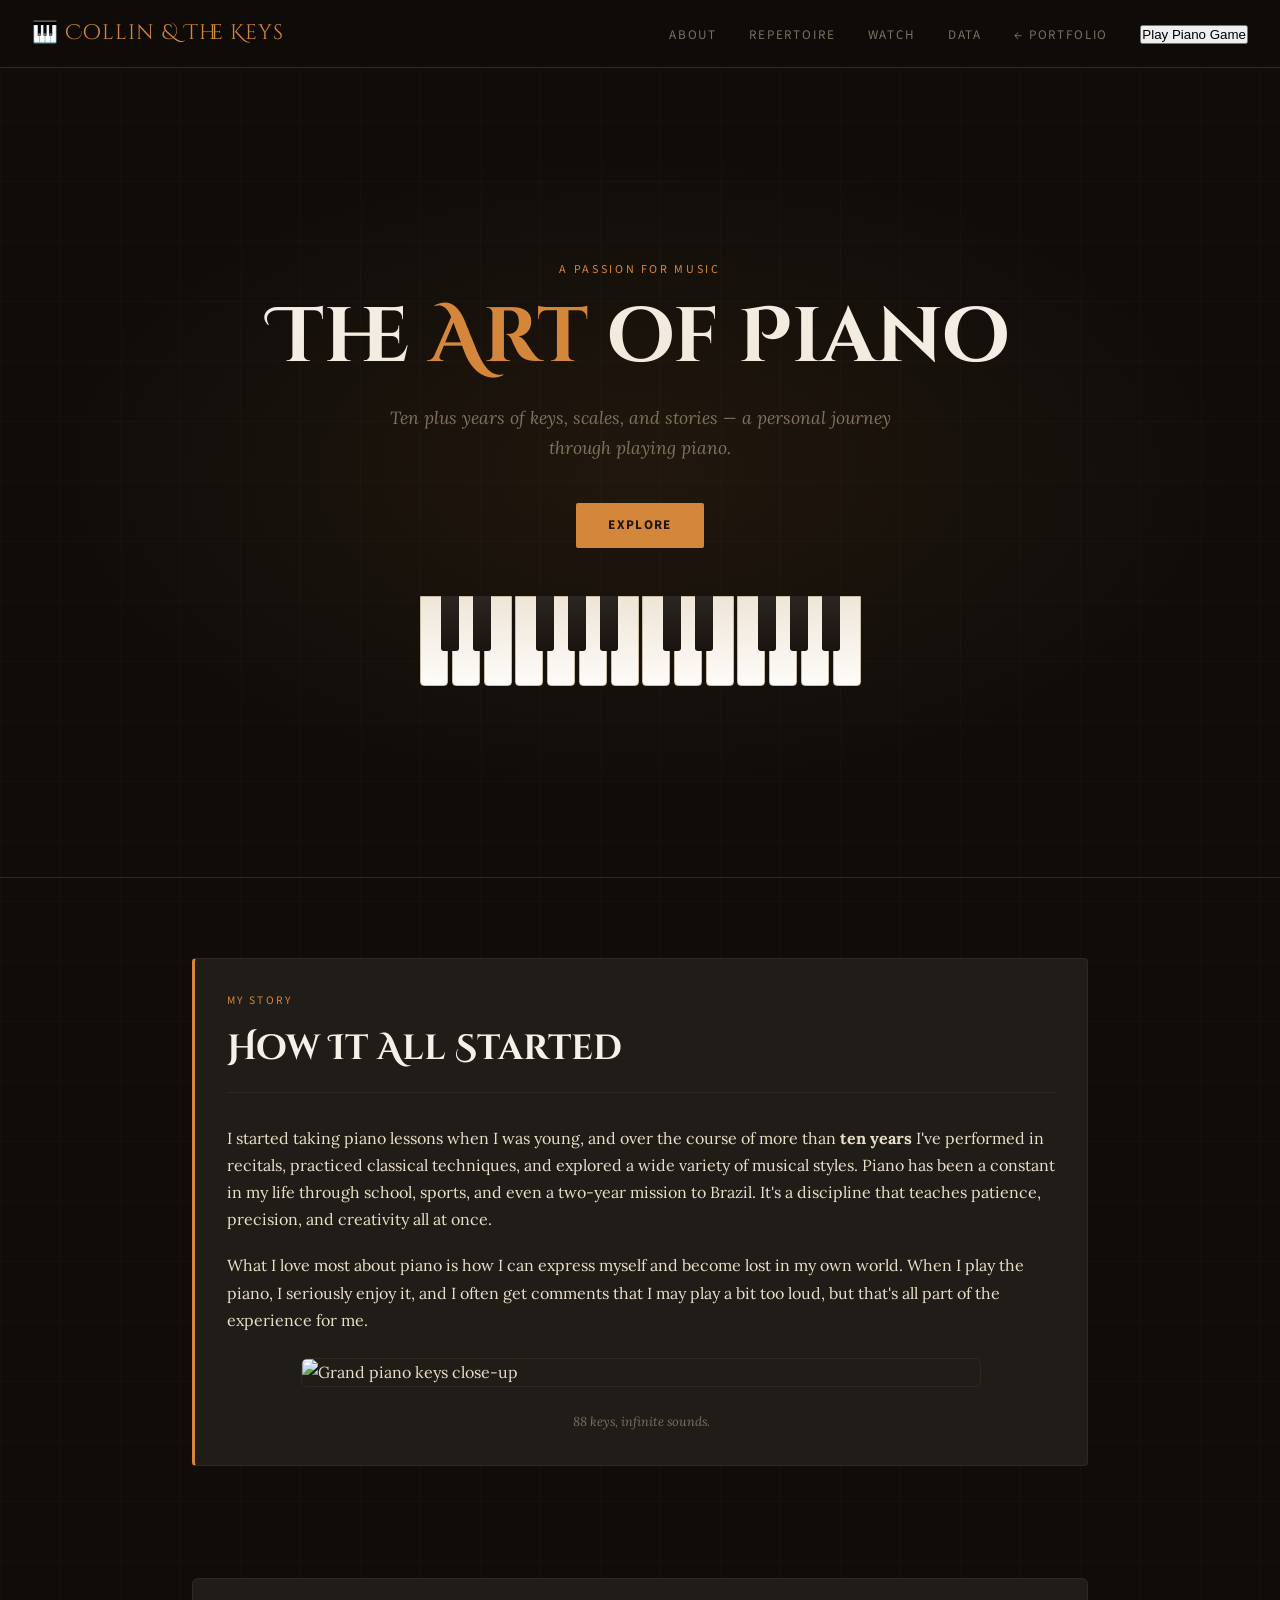
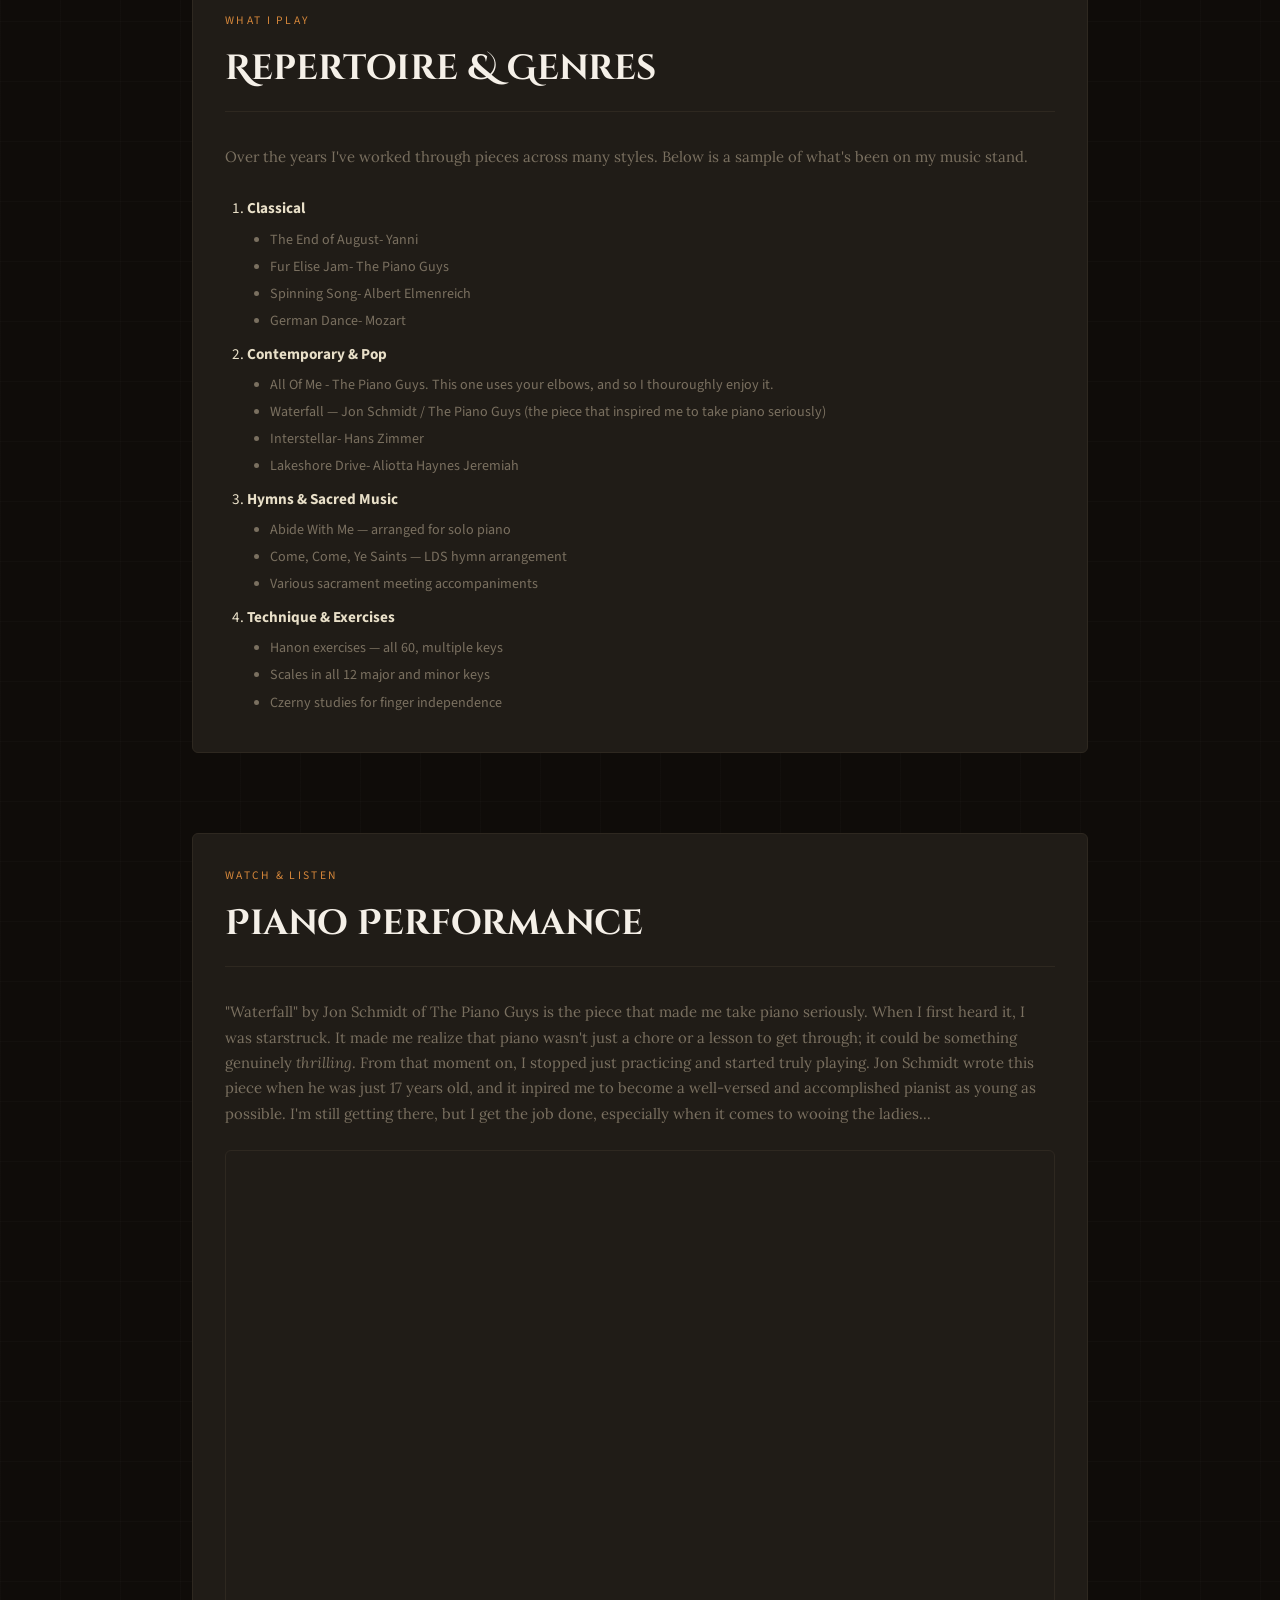
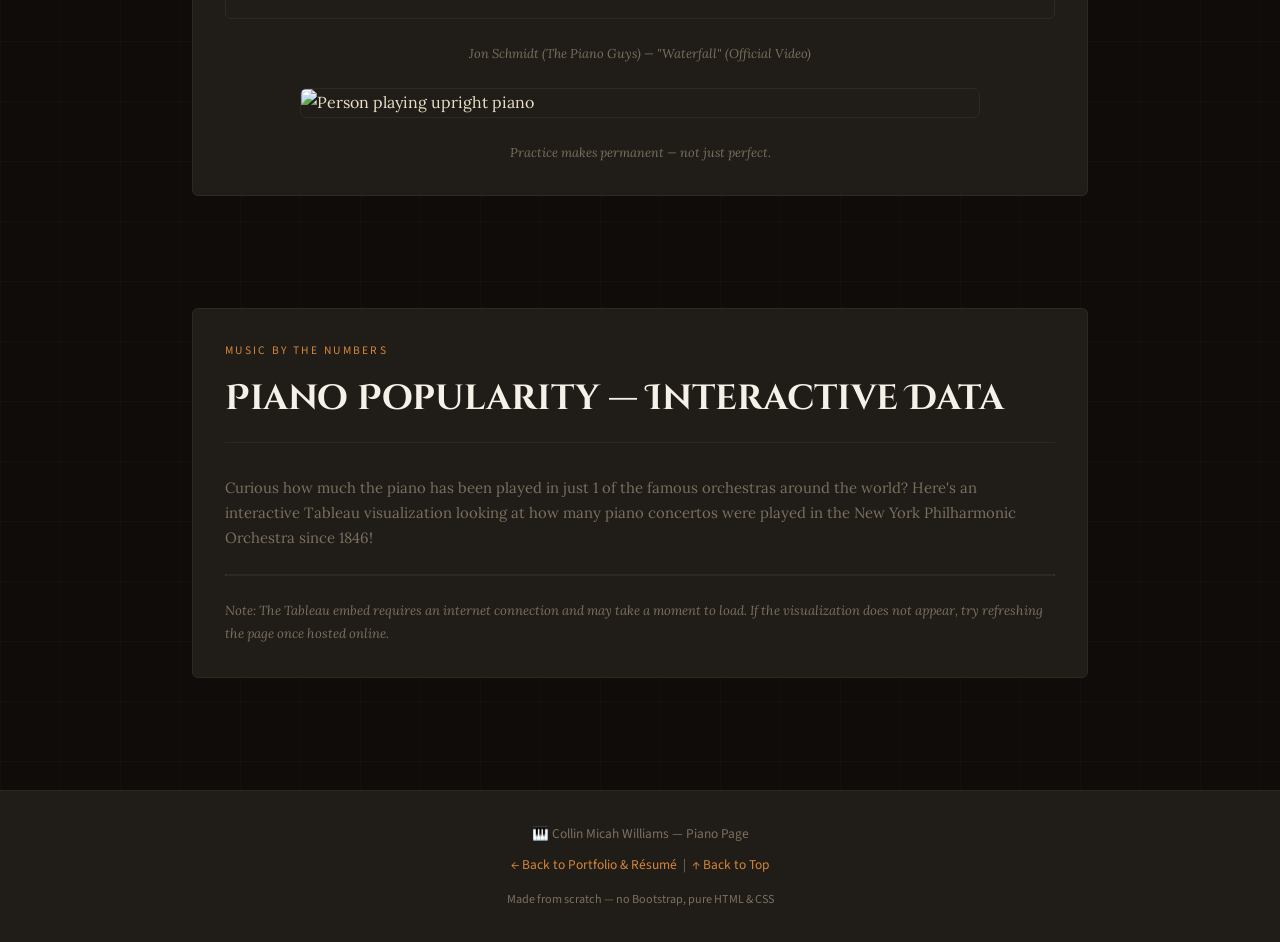
==== commit 49ef0f6c: "Add files via upload" ====
--- a/piano.html
+++ b/piano.html
@@ -22,6 +22,20 @@
     <li><a href="#video-section">Watch</a></li>
     <li><a href="#tableau-section">Data</a></li>
     <li><a href="index.html">← Portfolio</a></li>
+    <li><a href="piano_melody_game.html"><button>Play Piano Game</button></a></li>
+            <style>
+              .play-btn {
+                padding: 12px 20px;
+                font-size: 18px;
+                border-radius: 8px;
+                background: black;
+                color: white;
+                border: none;
+              }
+              .play-btn:hover {
+                background: #333;
+              }
+              </style>
   </ul>
 </nav>
 
